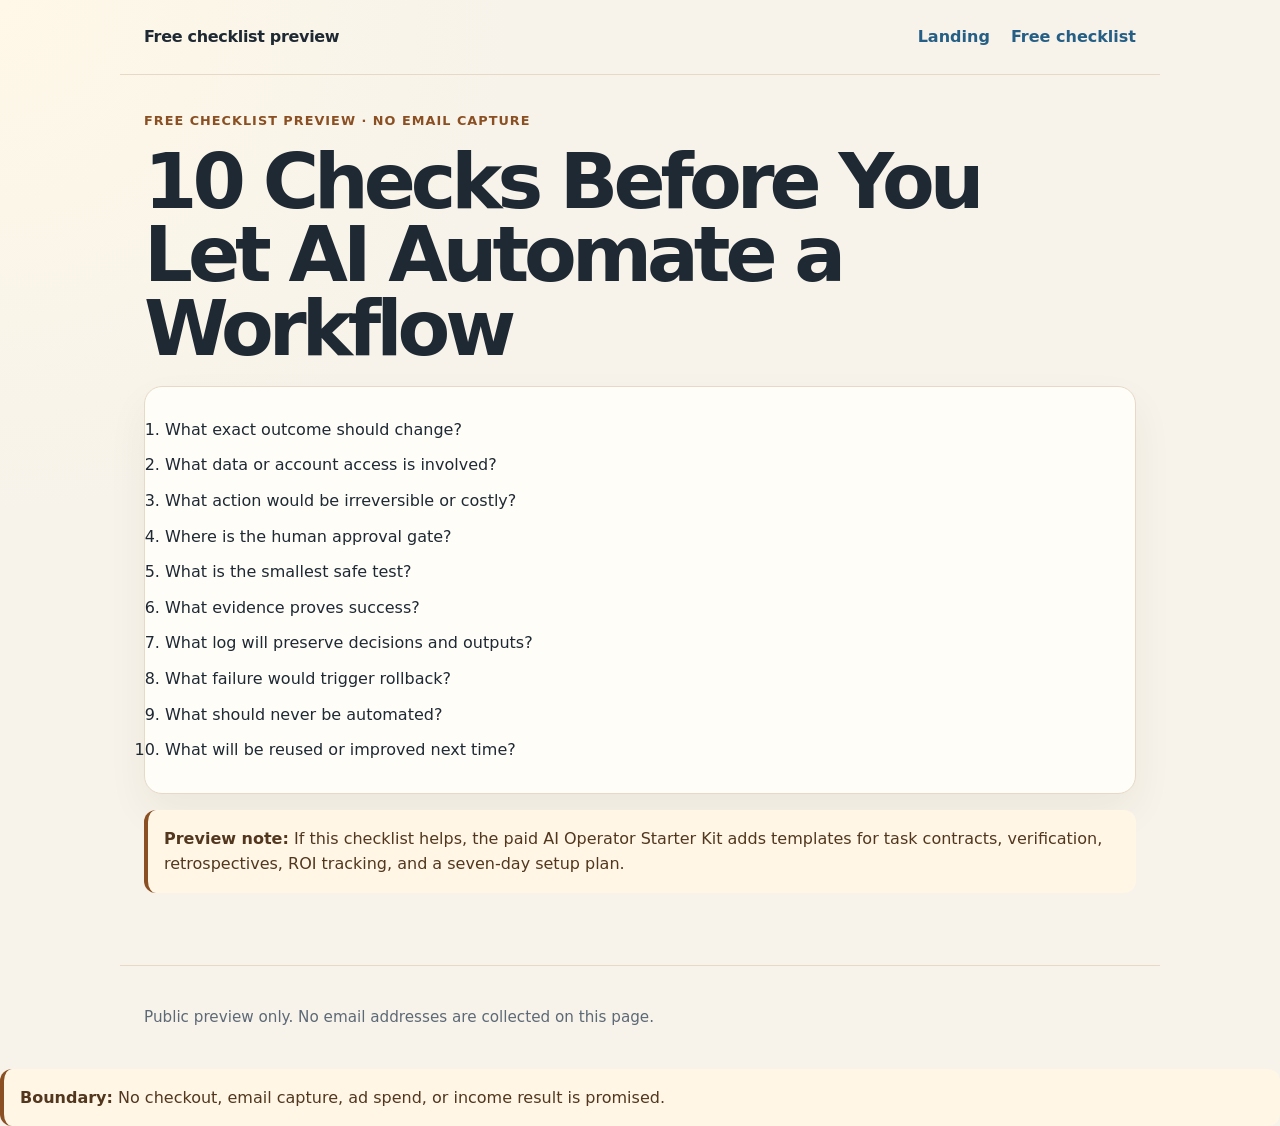
==== free-checklist.html @ 5a37a772 "Deploy public preview static site" ====
<!doctype html>
<html lang="en">
<head>
  <meta charset="utf-8">
  <meta name="viewport" content="width=device-width, initial-scale=1">
  <title>10 Checks Before You Let AI Automate a Workflow</title>
  <meta name="description" content="Free checklist preview for safe AI automation boundaries.">
  <link rel="icon" href="favicon.svg" type="image/svg+xml">
  <link rel="stylesheet" href="styles.css">
</head>
<body>
  <header class="nav">
    <strong>Free checklist preview</strong>
    <nav aria-label="Preview navigation">
      <a href="index.html">Landing</a>
      <a href="free-checklist.html">Free checklist</a>
    </nav>
  </header>

  <main>
    <p class="eyebrow">Free checklist preview · no email capture</p>
    <h1>10 Checks Before You Let AI Automate a Workflow</h1>
    <ol class="checklist card">
      <li>What exact outcome should change?</li>
      <li>What data or account access is involved?</li>
      <li>What action would be irreversible or costly?</li>
      <li>Where is the human approval gate?</li>
      <li>What is the smallest safe test?</li>
      <li>What evidence proves success?</li>
      <li>What log will preserve decisions and outputs?</li>
      <li>What failure would trigger rollback?</li>
      <li>What should never be automated?</li>
      <li>What will be reused or improved next time?</li>
    </ol>
    <section class="notice">
      <strong>Preview note:</strong> If this checklist helps, the paid AI Operator Starter Kit adds templates for task contracts, verification, retrospectives, ROI tracking, and a seven-day setup plan.
    </section>
  </main>

  <footer>
    <p>Public preview only. No email addresses are collected on this page.</p>
  </footer>
<section class="notice"><strong>Boundary:</strong> No checkout, email capture, ad spend, or income result is promised.</section>
</body>
</html>
---- styles.css ----
:root {
  color-scheme: light;
  --bg: #f7f3ea;
  --ink: #1f2933;
  --muted: #5d6976;
  --card: #fffdf8;
  --line: #e6dac7;
  --accent: #255f85;
  --accent-2: #8a4f22;
  --ok: #276749;
}

* { box-sizing: border-box; }

body {
  margin: 0;
  font-family: Inter, ui-sans-serif, system-ui, -apple-system, BlinkMacSystemFont, "Segoe UI", sans-serif;
  background: radial-gradient(circle at top left, #fff8e8 0, var(--bg) 32rem);
  color: var(--ink);
  line-height: 1.6;
}

a { color: var(--accent); }

header, main, footer {
  max-width: 1040px;
  margin: 0 auto;
  padding: 24px;
}

.nav {
  display: flex;
  justify-content: space-between;
  gap: 16px;
  align-items: center;
  border-bottom: 1px solid var(--line);
}

.nav strong { letter-spacing: -0.02em; }

.nav a {
  margin-left: 16px;
  text-decoration: none;
  font-weight: 650;
}

.hero {
  padding: 72px 24px 48px;
}

.eyebrow {
  color: var(--accent-2);
  font-weight: 750;
  text-transform: uppercase;
  letter-spacing: 0.08em;
  font-size: 0.8rem;
}

h1 {
  font-size: clamp(2.3rem, 6vw, 5rem);
  line-height: 0.96;
  max-width: 860px;
  letter-spacing: -0.065em;
  margin: 12px 0 20px;
}

h2 {
  font-size: clamp(1.6rem, 3vw, 2.4rem);
  line-height: 1.08;
  letter-spacing: -0.035em;
  margin-top: 56px;
}

.lede {
  font-size: 1.25rem;
  max-width: 760px;
  color: var(--muted);
}

.cta-row {
  display: flex;
  gap: 12px;
  flex-wrap: wrap;
  margin-top: 28px;
}

.button {
  display: inline-flex;
  align-items: center;
  justify-content: center;
  padding: 12px 18px;
  border-radius: 999px;
  text-decoration: none;
  font-weight: 800;
  border: 1px solid var(--accent);
}

.button.primary {
  background: var(--accent);
  color: white;
}

.button.secondary {
  background: transparent;
  color: var(--accent);
}

.grid {
  display: grid;
  grid-template-columns: repeat(auto-fit, minmax(230px, 1fr));
  gap: 16px;
}

.card {
  background: var(--card);
  border: 1px solid var(--line);
  border-radius: 18px;
  padding: 20px;
  box-shadow: 0 18px 40px rgba(76, 55, 24, 0.06);
}

.card h3 { margin-top: 0; }

.notice {
  border-left: 4px solid var(--accent-2);
  background: #fff6e6;
  padding: 16px;
  border-radius: 12px;
  color: #52371e;
}

.checklist li { margin: 10px 0; }

.price {
  font-size: 2rem;
  font-weight: 850;
  color: var(--ok);
}

footer {
  color: var(--muted);
  border-top: 1px solid var(--line);
  margin-top: 48px;
  font-size: 0.95rem;
}

@media (max-width: 640px) {
  .nav { align-items: flex-start; flex-direction: column; }
  .nav a { margin: 0 12px 0 0; }
  header, main, footer { padding: 18px; }
  .hero { padding-top: 40px; }
}


.faq-list {
  display: grid;
  grid-template-columns: repeat(auto-fit, minmax(260px, 1fr));
  gap: 16px;
}
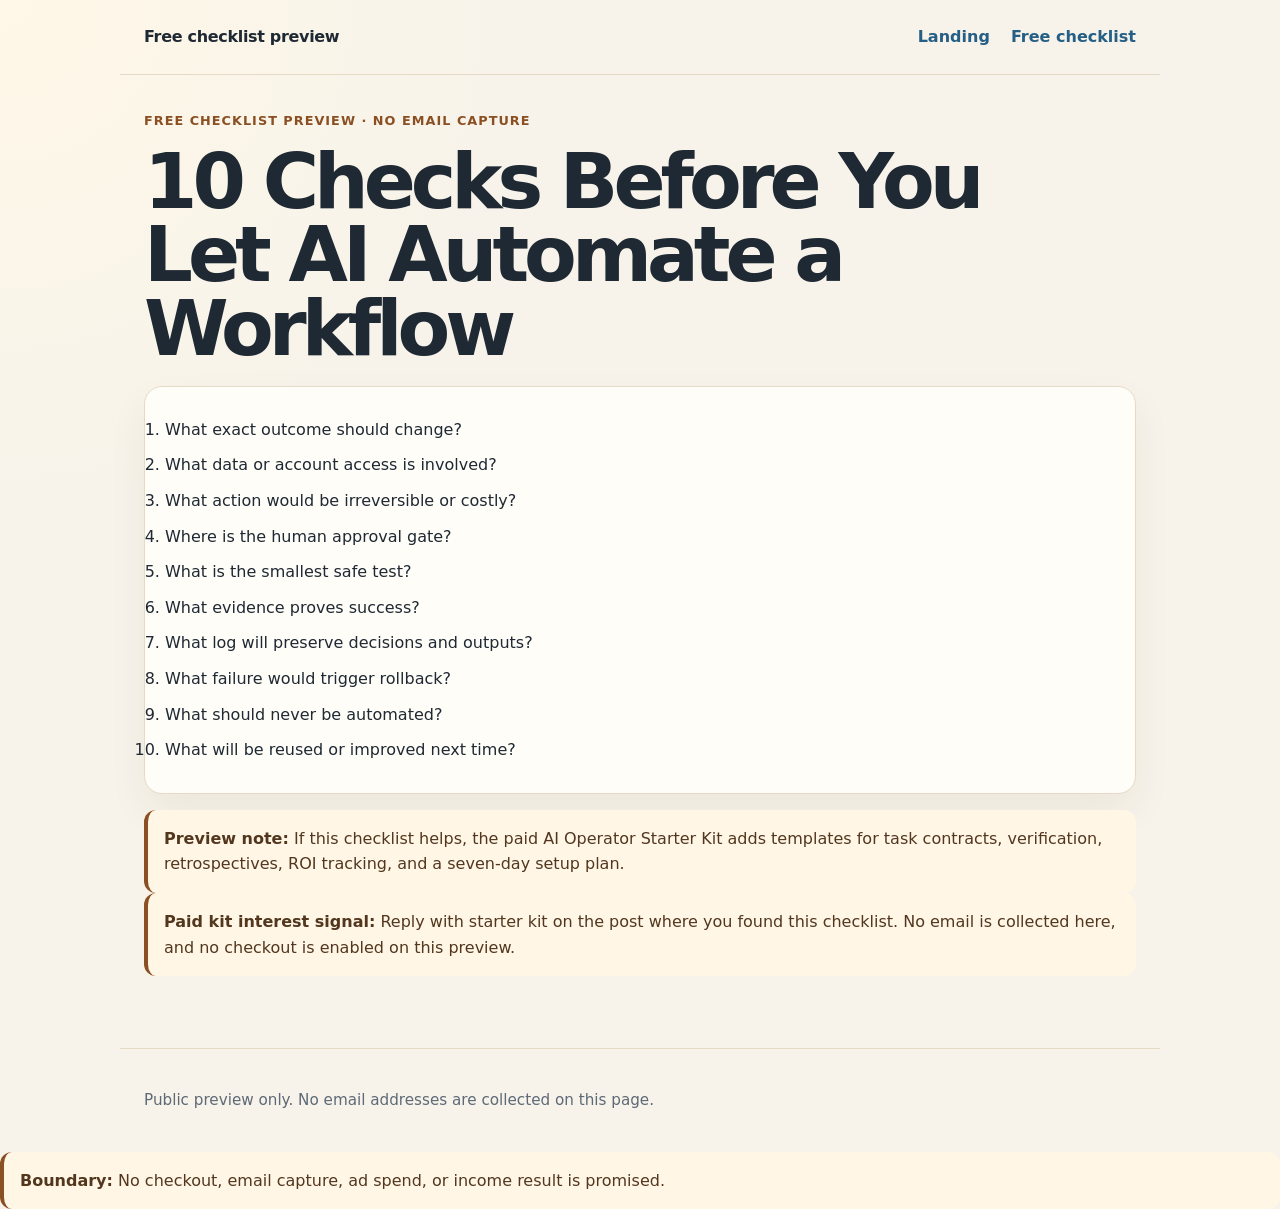
==== commit baf3dec5: "Update public preview reply interest CTA" ====
--- a/free-checklist.html
+++ b/free-checklist.html
@@ -7,6 +7,16 @@
   <meta name="description" content="Free checklist preview for safe AI automation boundaries.">
   <link rel="icon" href="favicon.svg" type="image/svg+xml">
   <link rel="stylesheet" href="styles.css">
+  <link rel="canonical" href="https://yangshu2087.github.io/five-dollar-engine-public-preview/free-checklist.html">
+  <meta property="og:title" content="10 Checks Before You Let AI Automate a Workflow">
+  <meta property="og:description" content="A free public-preview checklist for safer AI workflow automation boundaries.">
+  <meta property="og:type" content="website">
+  <meta property="og:url" content="https://yangshu2087.github.io/five-dollar-engine-public-preview/free-checklist.html">
+  <meta property="og:image" content="https://yangshu2087.github.io/five-dollar-engine-public-preview/assets/social-card-1200x630.png">
+  <meta name="twitter:card" content="summary_large_image">
+  <meta name="twitter:title" content="10 Checks Before You Let AI Automate a Workflow">
+  <meta name="twitter:description" content="A free public-preview checklist for safer AI workflow automation boundaries.">
+  <meta name="twitter:image" content="https://yangshu2087.github.io/five-dollar-engine-public-preview/assets/social-card-1200x630.png">
 </head>
 <body>
   <header class="nav">
@@ -35,6 +45,7 @@
     <section class="notice">
       <strong>Preview note:</strong> If this checklist helps, the paid AI Operator Starter Kit adds templates for task contracts, verification, retrospectives, ROI tracking, and a seven-day setup plan.
     </section>
+      <section class="notice interest-signal"><strong>Paid kit interest signal:</strong> Reply with starter kit on the post where you found this checklist. No email is collected here, and no checkout is enabled on this preview.</section>
   </main>
 
   <footer>
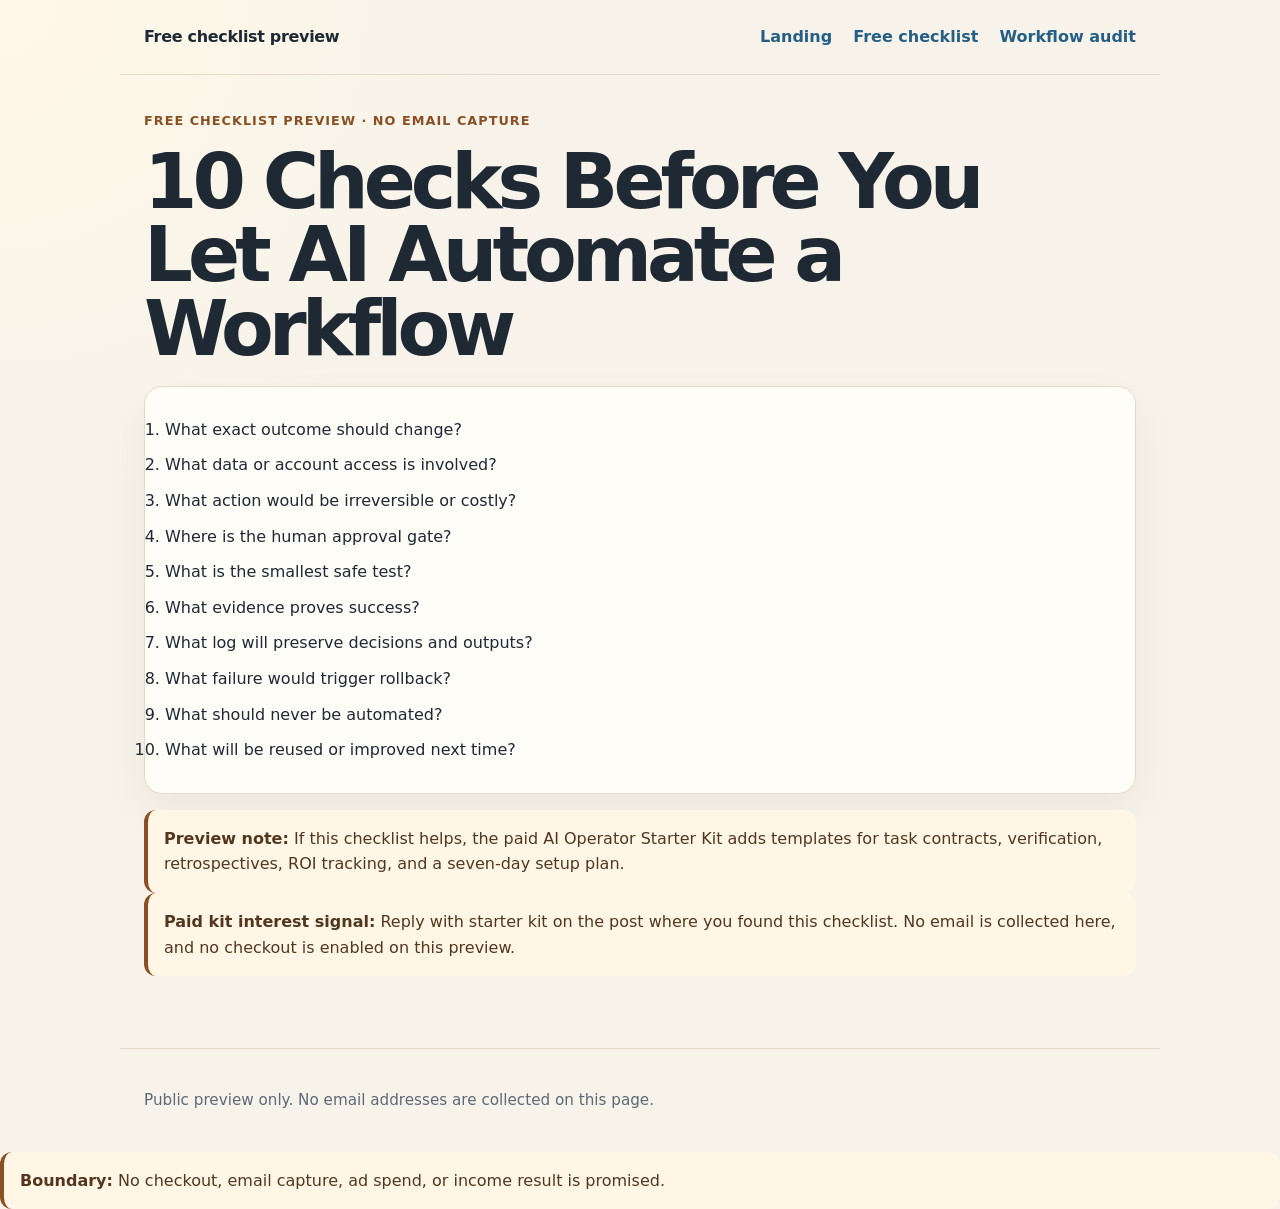
==== commit 94987701: "Deploy workflow audit public preview" ====
--- a/free-checklist.html
+++ b/free-checklist.html
@@ -24,6 +24,7 @@
     <nav aria-label="Preview navigation">
       <a href="index.html">Landing</a>
       <a href="free-checklist.html">Free checklist</a>
+      <a href="workflow-audit.html">Workflow audit</a>
     </nav>
   </header>
 
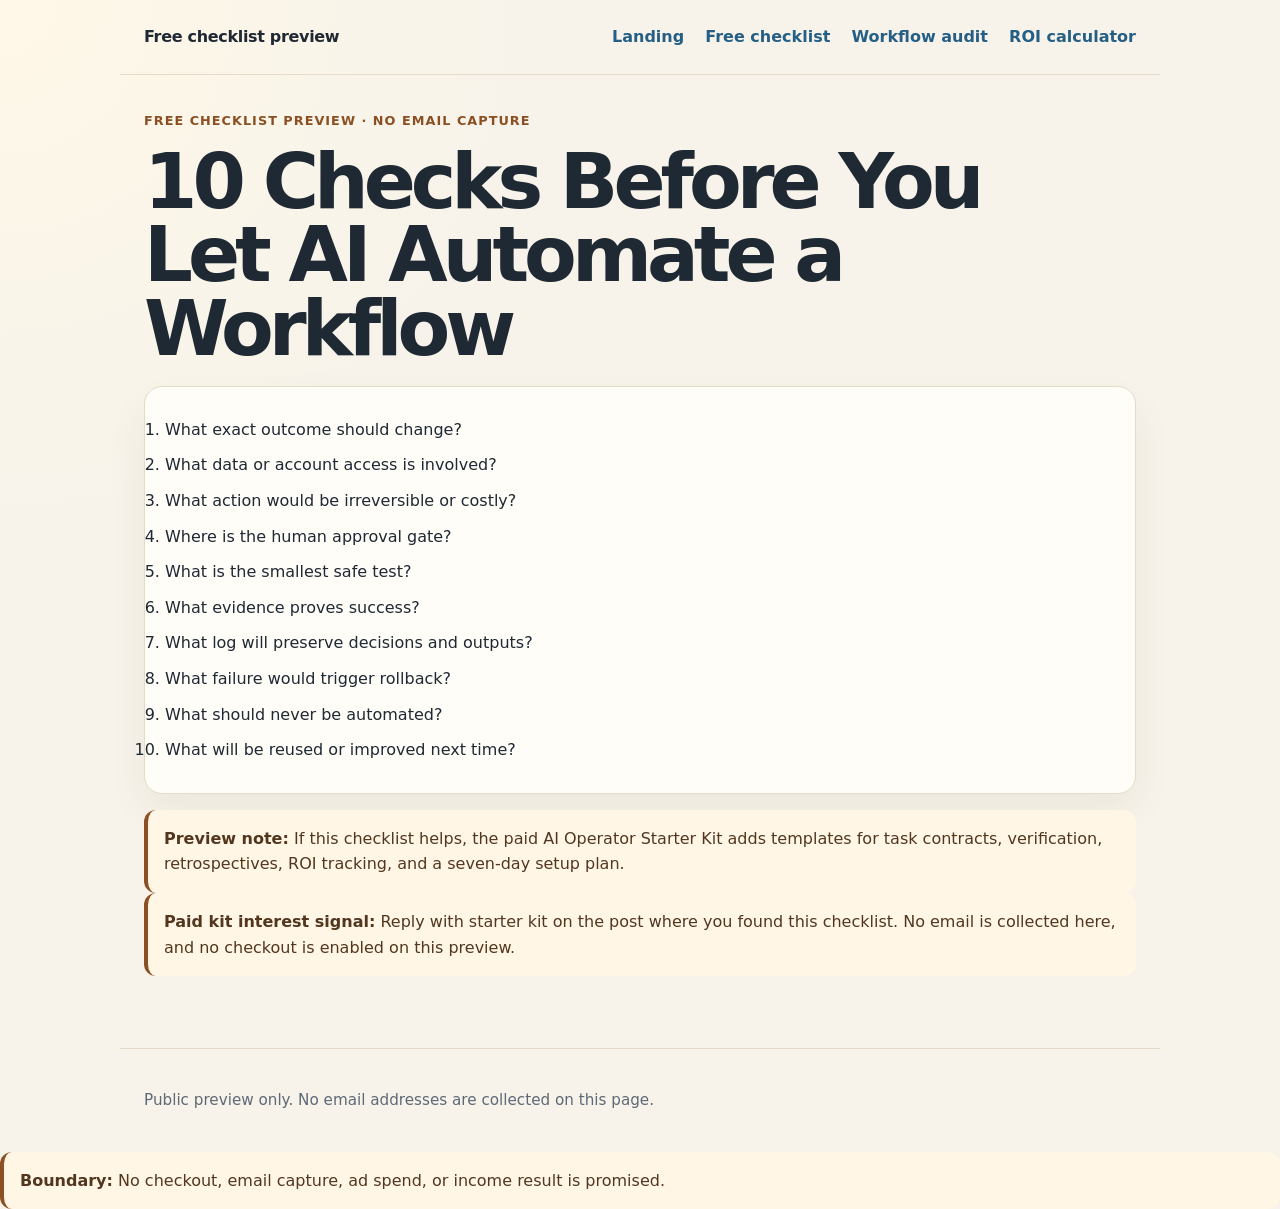
==== commit c420bf04: "Deploy current public preview package" ====
--- a/free-checklist.html
+++ b/free-checklist.html
@@ -25,6 +25,7 @@
       <a href="index.html">Landing</a>
       <a href="free-checklist.html">Free checklist</a>
       <a href="workflow-audit.html">Workflow audit</a>
+      <a href="roi-calculator.html">ROI calculator</a>
     </nav>
   </header>
 
--- a/styles.css
+++ b/styles.css
@@ -131,6 +131,31 @@
 
 .checklist li { margin: 10px 0; }
 
+.table-wrap {
+  overflow-x: auto;
+}
+
+.worksheet-table {
+  width: 100%;
+  border-collapse: collapse;
+  min-width: 680px;
+}
+
+.worksheet-table th,
+.worksheet-table td {
+  text-align: left;
+  vertical-align: top;
+  border-bottom: 1px solid var(--line);
+  padding: 12px;
+}
+
+.worksheet-table th {
+  color: var(--accent-2);
+  font-size: 0.85rem;
+  text-transform: uppercase;
+  letter-spacing: 0.06em;
+}
+
 .price {
   font-size: 2rem;
   font-weight: 850;
